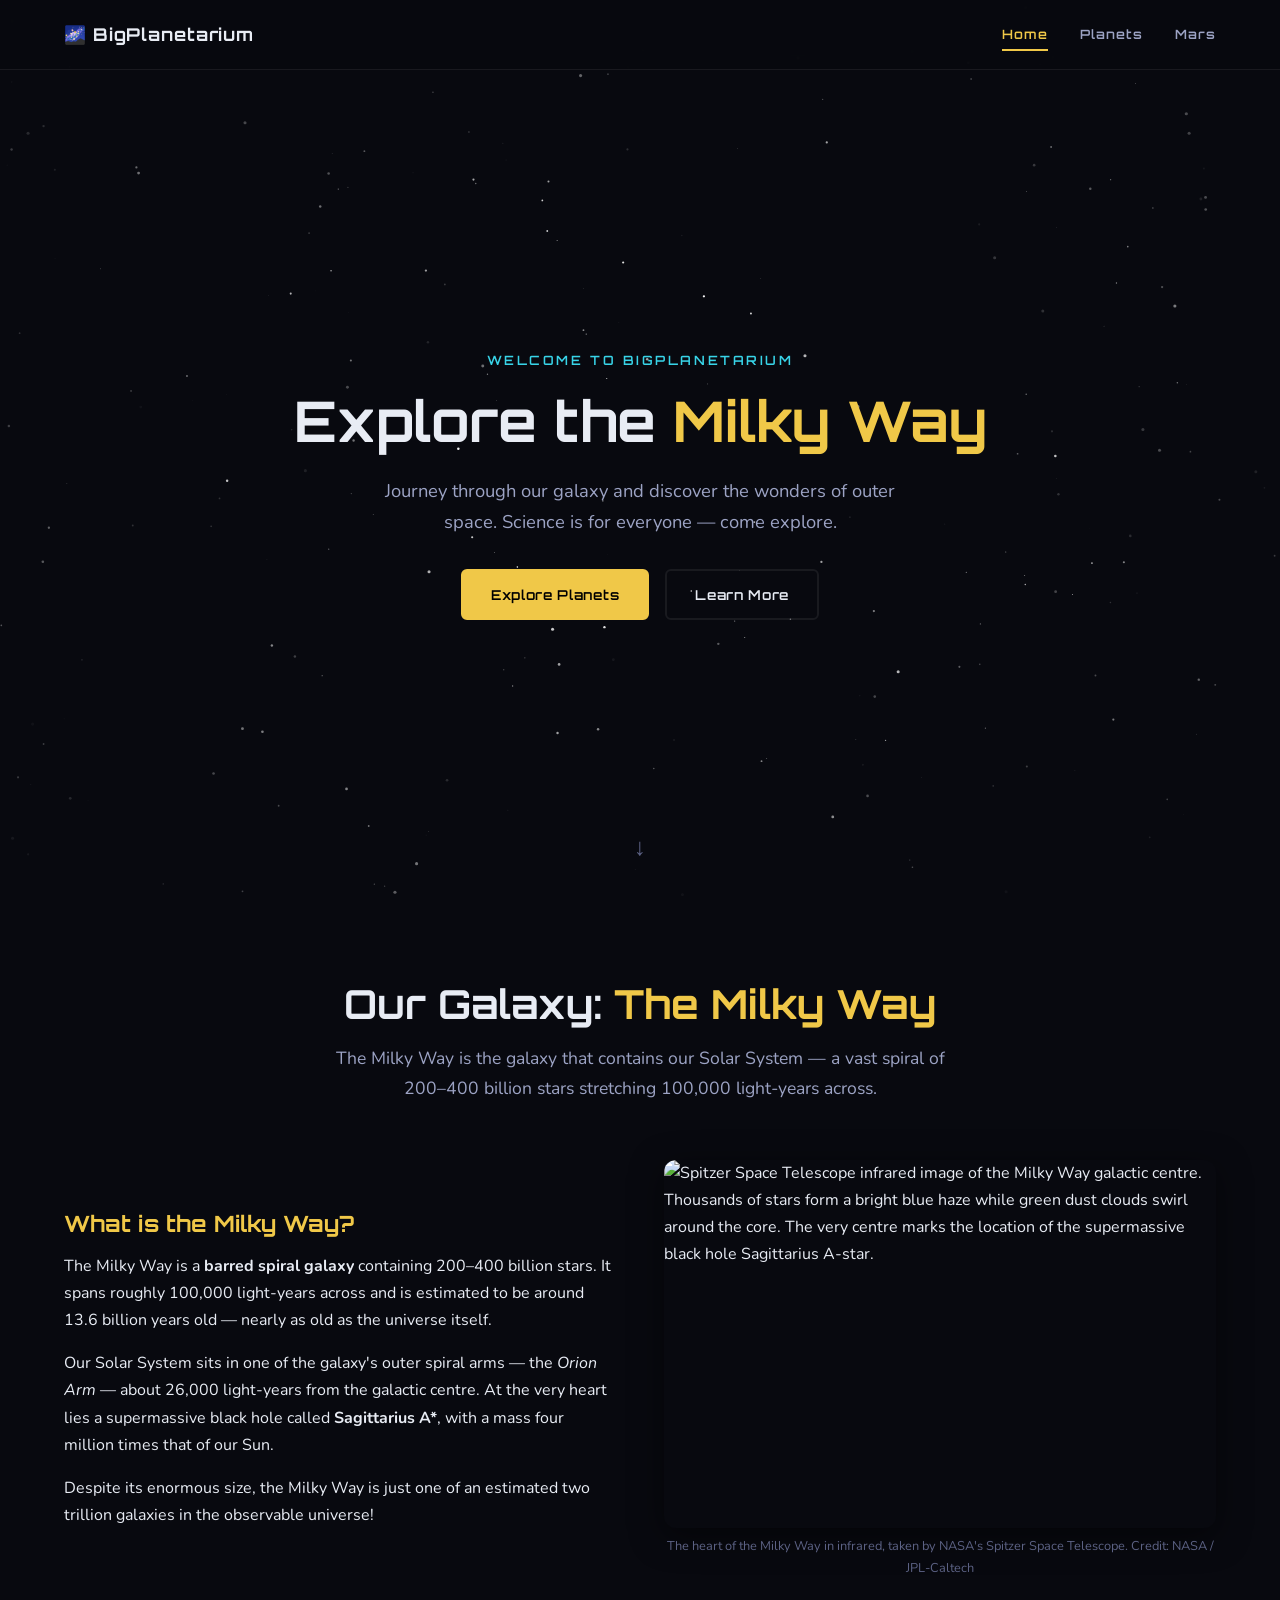
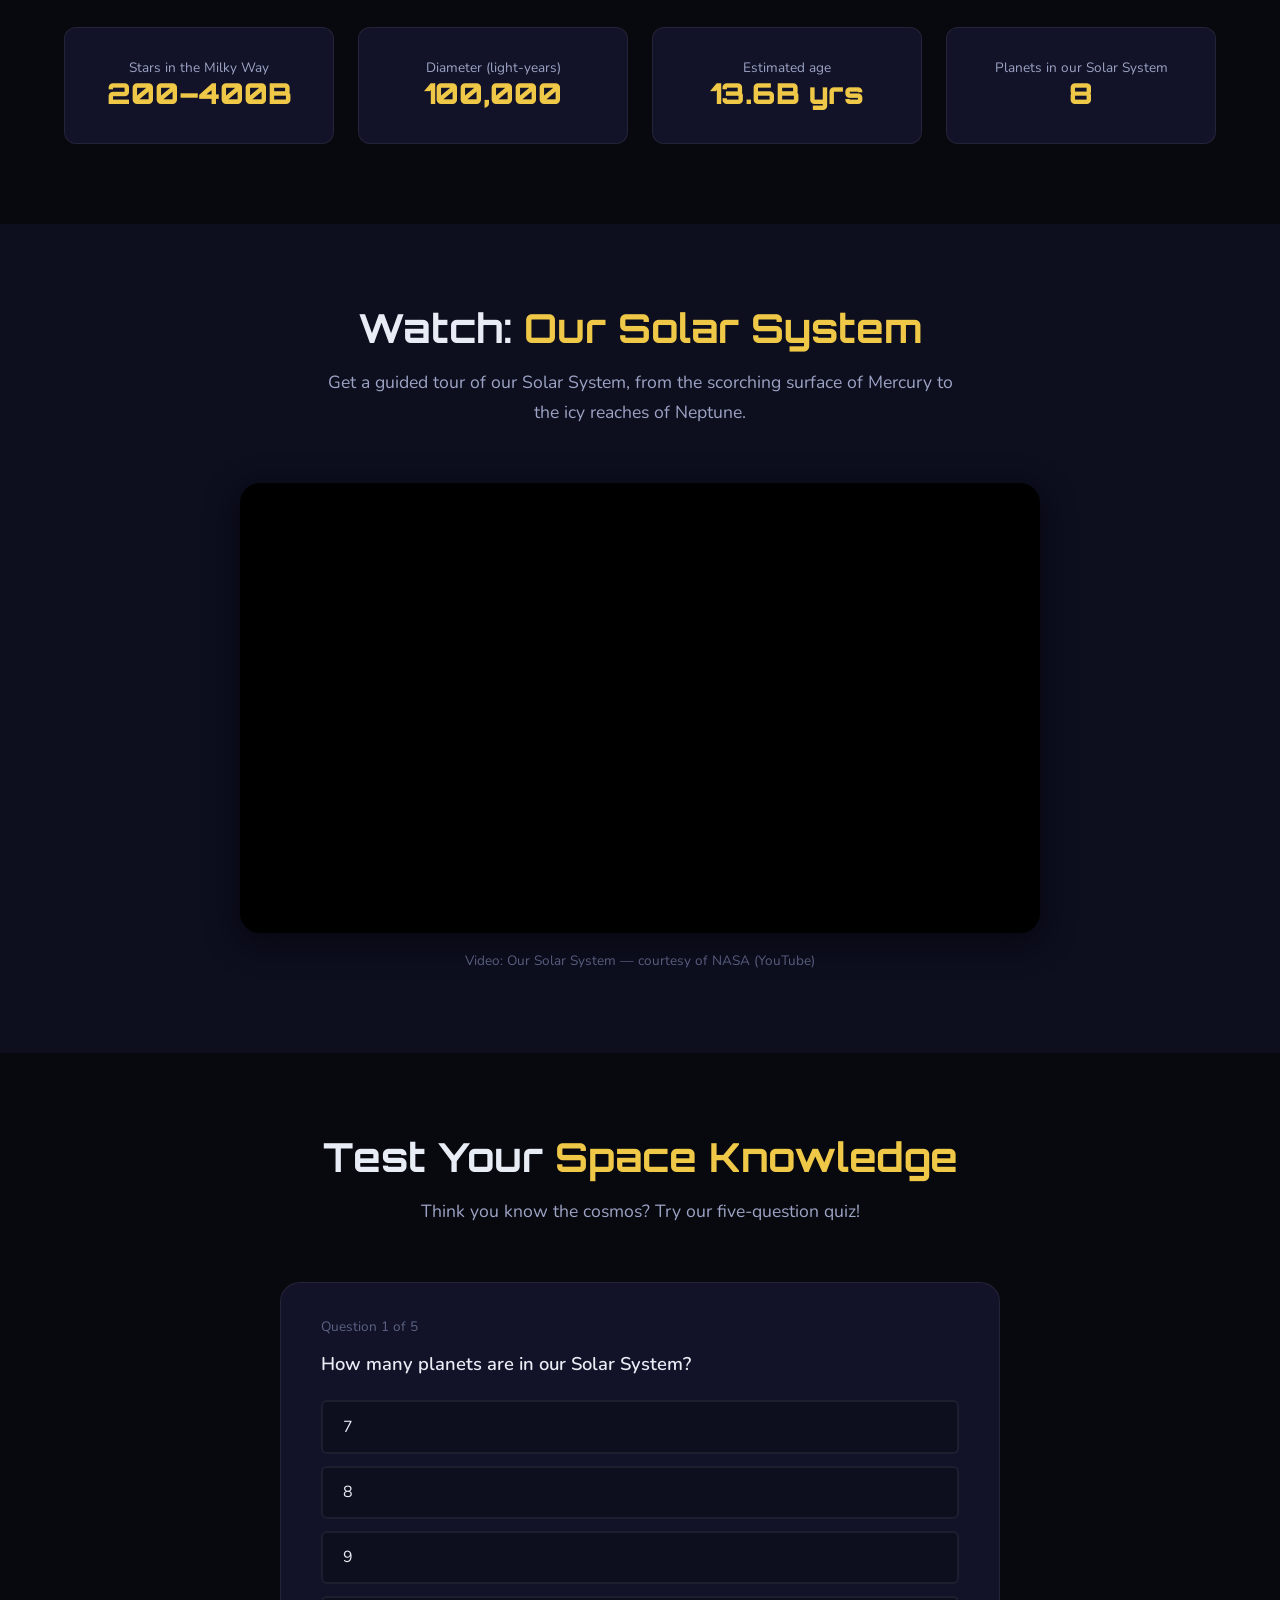
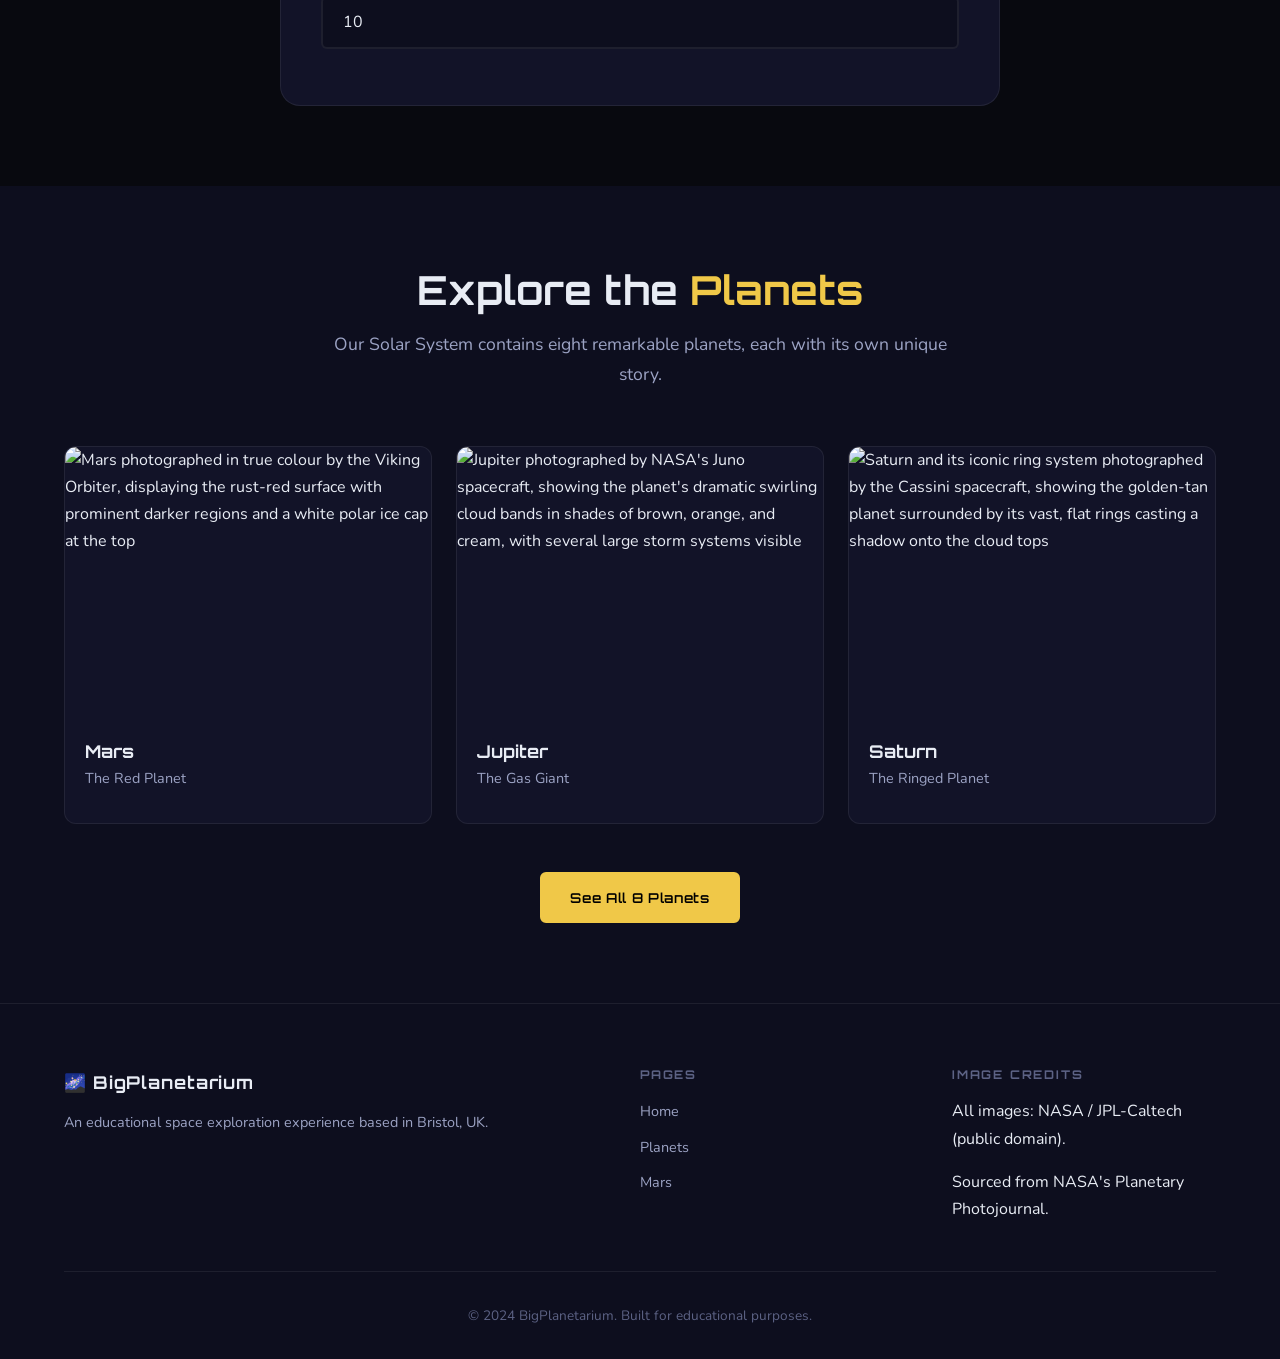
==== index.html @ 02e77f4d "Initial Commit" ====
<!DOCTYPE html>
<html lang="en">
<head>
  <meta charset="UTF-8" />
  <meta name="viewport" content="width=device-width, initial-scale=1.0" />
  <!--
    Page: index.html — BigPlanetarium Landing Page
    All images: NASA JPL Photojournal (photojournal.jpl.nasa.gov) — public domain.
  -->
  <meta name="description" content="BigPlanetarium — Explore the Milky Way and our Solar System. Space education for everyone." />
  <title>BigPlanetarium | Explore the Milky Way</title>
  <link rel="preconnect" href="https://fonts.googleapis.com" />
  <link rel="preconnect" href="https://fonts.gstatic.com" crossorigin />
  <link href="https://fonts.googleapis.com/css2?family=Orbitron:wght@400;600;700;900&family=Nunito:wght@300;400;600;700&display=swap" rel="stylesheet" />
  <link rel="stylesheet" href="css/style.css" />
</head>
<body>

  <a href="#main-content" class="skip-link">Skip to main content</a>

  <header role="banner">
    <nav role="navigation" aria-label="Main navigation">
      <div class="nav-container">
        <a href="index.html" class="nav-logo" aria-label="BigPlanetarium — Home">
          <span aria-hidden="true">🌌</span> BigPlanetarium
        </a>
        <button class="nav-toggle" aria-expanded="false"
          aria-controls="nav-menu" aria-label="Open navigation menu">
          <span class="hamburger-line" aria-hidden="true"></span>
          <span class="hamburger-line" aria-hidden="true"></span>
          <span class="hamburger-line" aria-hidden="true"></span>
        </button>
        <ul id="nav-menu" class="nav-list" role="list">
          <li><a href="index.html"   class="nav-link" aria-current="page">Home</a></li>
          <li><a href="planets.html" class="nav-link">Planets</a></li>
          <li><a href="mars.html"    class="nav-link">Mars</a></li>
        </ul>
      </div>
    </nav>
  </header>

  <main id="main-content" role="main">

    <!-- ===== HERO ===== -->
    <section class="hero" aria-labelledby="hero-heading">
      <canvas id="starfield" aria-hidden="true"></canvas>
      <div class="hero-content">
        <p class="hero-eyebrow">Welcome to BigPlanetarium</p>
        <h1 id="hero-heading">Explore the <span class="text-gold">Milky Way</span></h1>
        <p class="hero-subtitle">
          Journey through our galaxy and discover the wonders of outer space.
          Science is for everyone — come explore.
        </p>
        <div class="hero-actions">
          <a href="planets.html" class="btn btn-primary">Explore Planets</a>
          <a href="#milky-way"   class="btn btn-secondary">Learn More</a>
        </div>
      </div>
      <div class="hero-scroll-indicator" aria-hidden="true">↓</div>
    </section>

    <!-- ===== MILKY WAY OVERVIEW ===== -->
    <section id="milky-way" class="section" aria-labelledby="milky-way-heading">
      <div class="container">

        <header class="section-header reveal">
          <h2 id="milky-way-heading">Our Galaxy: <span class="text-gold">The Milky Way</span></h2>
          <p class="section-intro">
            The Milky Way is the galaxy that contains our Solar System — a vast
            spiral of 200–400 billion stars stretching 100,000 light-years across.
          </p>
        </header>

        <div class="two-col reveal">
          <div class="content-block">
            <h3>What is the Milky Way?</h3>
            <p>
              The Milky Way is a <strong>barred spiral galaxy</strong> containing
              200–400 billion stars. It spans roughly 100,000 light-years across
              and is estimated to be around 13.6 billion years old — nearly as old
              as the universe itself.
            </p>
            <p>
              Our Solar System sits in one of the galaxy's outer spiral arms —
              the <em>Orion Arm</em> — about 26,000 light-years from the galactic
              centre. At the very heart lies a supermassive black hole called
              <strong>Sagittarius A*</strong>, with a mass four million times that
              of our Sun.
            </p>
            <p>
              Despite its enormous size, the Milky Way is just one of an estimated
              two trillion galaxies in the observable universe!
            </p>
          </div>

          <!--
            PIA13932 — Spitzer Space Telescope infrared mosaic of the Milky Way
            galactic centre. Stars and dust clouds glow in shades of blue and green.
            Credit: NASA/JPL-Caltech
          -->
          <figure class="image-block">
            <img
              src="https://picsum.photos/800/533?random=1"
              alt="Spitzer Space Telescope infrared image of the Milky Way galactic centre. Thousands of stars form a bright blue haze while green dust clouds swirl around the core. The very centre marks the location of the supermassive black hole Sagittarius A-star."
              loading="lazy"
              width="800"
              height="533"
            />
            <figcaption>
              The heart of the Milky Way in infrared, taken by NASA's Spitzer Space Telescope.
              Credit: NASA / JPL-Caltech
            </figcaption>
          </figure>
        </div>

        <dl class="stats-grid reveal" aria-label="Milky Way key facts">
          <div class="stat-card">
            <dt class="stat-label">Stars in the Milky Way</dt>
            <dd class="stat-number">200–400B</dd>
          </div>
          <div class="stat-card">
            <dt class="stat-label">Diameter (light-years)</dt>
            <dd class="stat-number">100,000</dd>
          </div>
          <div class="stat-card">
            <dt class="stat-label">Estimated age</dt>
            <dd class="stat-number">13.6B yrs</dd>
          </div>
          <div class="stat-card">
            <dt class="stat-label">Planets in our Solar System</dt>
            <dd class="stat-number">8</dd>
          </div>
        </dl>

      </div>
    </section>

    <!-- ===== VIDEO ===== -->
    <section class="section section-dark" aria-labelledby="video-heading">
      <div class="container">
        <header class="section-header reveal">
          <h2 id="video-heading">Watch: <span class="text-gold">Our Solar System</span></h2>
          <p class="section-intro">
            Get a guided tour of our Solar System, from the scorching surface of
            Mercury to the icy reaches of Neptune.
          </p>
        </header>
        <div class="video-wrapper reveal">
          <iframe
            src="https://www.youtube.com/embed/libKVRa01L8"
            title="NASA: A tour of the planets in our Solar System — educational video"
            allow="accelerometer; autoplay; clipboard-write; encrypted-media; gyroscope; picture-in-picture"
            allowfullscreen
            loading="lazy"
          ></iframe>
        </div>
        <p class="video-caption">Video: Our Solar System — courtesy of NASA (YouTube)</p>
      </div>
    </section>

    <!-- ===== QUIZ ===== -->
    <section class="section" aria-labelledby="quiz-heading">
      <div class="container">
        <header class="section-header reveal">
          <h2 id="quiz-heading">Test Your <span class="text-gold">Space Knowledge</span></h2>
          <p class="section-intro">Think you know the cosmos? Try our five-question quiz!</p>
        </header>
        <div id="quiz-container" class="quiz-container reveal"
          role="region" aria-label="Space knowledge quiz">
          <noscript><p>Please enable JavaScript to take the quiz.</p></noscript>
        </div>
      </div>
    </section>

    <!-- ===== PLANET PREVIEWS ===== -->
    <section class="section section-dark" aria-labelledby="planets-preview-heading">
      <div class="container">

        <header class="section-header reveal">
          <h2 id="planets-preview-heading">Explore the <span class="text-gold">Planets</span></h2>
          <p class="section-intro">
            Our Solar System contains eight remarkable planets, each with its own unique story.
          </p>
        </header>

        <div class="planet-preview-grid reveal">

          <!--
            PIA00407: Mars full disc — Viking Orbiter. Credit: NASA/JPL
          -->
          <a href="mars.html" class="planet-preview-card"
            aria-label="Explore Mars — the Red Planet">
            <img
              src="https://picsum.photos/480/480?random=2"
              alt="Mars photographed in true colour by the Viking Orbiter, displaying the rust-red surface with prominent darker regions and a white polar ice cap at the top"
              loading="lazy"
              width="480"
              height="480"
            />
            <div class="planet-preview-info">
              <h3>Mars</h3>
              <p>The Red Planet</p>
            </div>
          </a>

          <!--
            PIA21974: Jupiter — JunoCam. Credit: NASA/JPL-Caltech/SwRI/MSSS
          -->
          <a href="planets.html" class="planet-preview-card"
            aria-label="Explore Jupiter on the planets page">
            <img
              src="https://picsum.photos/480/480?random=3"
              alt="Jupiter photographed by NASA's Juno spacecraft, showing the planet's dramatic swirling cloud bands in shades of brown, orange, and cream, with several large storm systems visible"
              loading="lazy"
              width="480"
              height="480"
            />
            <div class="planet-preview-info">
              <h3>Jupiter</h3>
              <p>The Gas Giant</p>
            </div>
          </a>

          <!--
            PIA06077: Saturn — Cassini spacecraft. Credit: NASA/JPL-Caltech/Space Science Institute
          -->
          <a href="planets.html" class="planet-preview-card"
            aria-label="Explore Saturn on the planets page">
            <img
              src="https://picsum.photos/480/480?random=4"
              alt="Saturn and its iconic ring system photographed by the Cassini spacecraft, showing the golden-tan planet surrounded by its vast, flat rings casting a shadow onto the cloud tops"
              loading="lazy"
              width="480"
              height="480"
            />
            <div class="planet-preview-info">
              <h3>Saturn</h3>
              <p>The Ringed Planet</p>
            </div>
          </a>

        </div>

        <div class="section-cta reveal">
          <a href="planets.html" class="btn btn-primary">See All 8 Planets</a>
        </div>

      </div>
    </section>

  </main>

  <footer role="contentinfo">
    <div class="container">
      <div class="footer-grid">
        <div class="footer-brand">
          <a href="index.html" class="nav-logo" aria-label="BigPlanetarium — Home">
            <span aria-hidden="true">🌌</span> BigPlanetarium
          </a>
          <p>An educational space exploration experience based in Bristol, UK.</p>
        </div>
        <nav aria-label="Footer navigation">
          <h3 class="footer-heading">Pages</h3>
          <ul role="list">
            <li><a href="index.html">Home</a></li>
            <li><a href="planets.html">Planets</a></li>
            <li><a href="mars.html">Mars</a></li>
          </ul>
        </nav>
        <div>
          <h3 class="footer-heading">Image Credits</h3>
          <p>All images: NASA / JPL-Caltech (public domain).</p>
          <p>Sourced from NASA's Planetary Photojournal.</p>
        </div>
      </div>
      <p class="footer-bottom">© 2024 BigPlanetarium. Built for educational purposes.</p>
    </div>
  </footer>

  <script src="js/main.js"></script>
</body>
</html>
---- css/style.css ----
/* ============================================
   BigPlanetarium - Main Stylesheet
   Accessible, dark space theme
   Fonts: Orbitron (headings) + Nunito (body)
   ============================================ */

/* === Google Fonts Import === */
@import url('https://fonts.googleapis.com/css2?family=Orbitron:wght@400;600;700;900&family=Nunito:wght@300;400;600;700&display=swap');

/* === CSS Custom Properties (Design Tokens) === */
:root {
  --bg-primary:    #08090f;
  --bg-secondary:  #0d0e1e;
  --bg-card:       #121328;
  --bg-card-hover: #181933;

  --text-primary:   #e8ecf4;
  --text-secondary: #9ca3c4;
  --text-muted:     #5c6284;

  --accent-gold:   #f0c848;
  --accent-cyan:   #38d4e8;
  --accent-purple: #9d6fff;

  --border:        rgba(255, 255, 255, 0.07);
  --border-accent: rgba(240, 200, 72, 0.3);

  --shadow-sm:  0 2px 8px rgba(0,0,0,0.4);
  --shadow-md:  0 8px 32px rgba(0,0,0,0.5);
  --shadow-glow: 0 0 30px rgba(240, 200, 72, 0.15);

  --radius-sm: 6px;
  --radius-md: 12px;
  --radius-lg: 20px;

  --transition: 0.25s ease;

  --max-width: 1200px;
  --nav-height: 70px;
}

/* === Reset & Base === */
*, *::before, *::after {
  box-sizing: border-box;
  margin: 0;
  padding: 0;
}

html {
  scroll-behavior: smooth;
  font-size: 16px;
}

/* Respect reduced motion preference — WCAG 2.1 SC 2.3.3 */
@media (prefers-reduced-motion: reduce) {
  html { scroll-behavior: auto; }
  *, *::before, *::after {
    animation-duration: 0.01ms !important;
    animation-iteration-count: 1 !important;
    transition-duration: 0.01ms !important;
  }
}

body {
  font-family: 'Nunito', sans-serif;
  font-size: 1rem;
  line-height: 1.7;
  color: var(--text-primary);
  background-color: var(--bg-primary);
  overflow-x: hidden;
}

/* === Skip Link (Screen reader / keyboard accessibility) === */
.skip-link {
  position: absolute;
  top: -100%;
  left: 1rem;
  z-index: 9999;
  background: var(--accent-gold);
  color: #000;
  padding: 0.75rem 1.5rem;
  border-radius: var(--radius-sm);
  font-weight: 700;
  text-decoration: none;
  transition: top var(--transition);
}
.skip-link:focus {
  top: 1rem;
}

/* === Focus Styles (Keyboard navigation visibility) === */
:focus-visible {
  outline: 3px solid var(--accent-gold);
  outline-offset: 3px;
  border-radius: 2px;
}

/* === Typography === */
h1, h2, h3, h4 {
  font-family: 'Orbitron', sans-serif;
  line-height: 1.2;
  font-weight: 700;
}

h1 { font-size: clamp(2rem, 5vw, 3.5rem); }
h2 { font-size: clamp(1.5rem, 3.5vw, 2.5rem); }
h3 { font-size: clamp(1.1rem, 2vw, 1.4rem); }

p { margin-bottom: 1rem; }
p:last-child { margin-bottom: 0; }

a {
  color: var(--accent-cyan);
  text-decoration: underline;
  text-underline-offset: 3px;
}
a:hover { color: var(--accent-gold); }

img {
  display: block;
  max-width: 100%;
  height: auto;
}

ul { list-style: none; }

/* === Utility Classes === */
.container {
  width: 100%;
  max-width: var(--max-width);
  margin: 0 auto;
  padding: 0 1.5rem;
}

.text-gold   { color: var(--accent-gold); }
.text-cyan   { color: var(--accent-cyan); }
.text-purple { color: var(--accent-purple); }

/* === Buttons === */
.btn {
  display: inline-block;
  padding: 0.75rem 1.75rem;
  border-radius: var(--radius-sm);
  font-family: 'Orbitron', sans-serif;
  font-size: 0.85rem;
  font-weight: 600;
  text-decoration: none;
  cursor: pointer;
  transition: transform var(--transition), box-shadow var(--transition), background var(--transition);
  border: 2px solid transparent;
  letter-spacing: 0.05em;
}
.btn:hover  { transform: translateY(-2px); }
.btn:active { transform: translateY(0); }

.btn-primary {
  background: var(--accent-gold);
  color: #000;
  border-color: var(--accent-gold);
}
.btn-primary:hover {
  background: #ffd84a;
  color: #000;
  box-shadow: 0 0 20px rgba(240, 200, 72, 0.4);
}

.btn-secondary {
  background: transparent;
  color: var(--text-primary);
  border-color: var(--border);
}
.btn-secondary:hover {
  border-color: var(--accent-cyan);
  color: var(--accent-cyan);
}

.btn-small {
  padding: 0.4rem 1rem;
  font-size: 0.75rem;
}

.btn-outline {
  background: transparent;
  color: var(--accent-gold);
  border-color: var(--accent-gold);
}
.btn-outline:hover {
  background: var(--accent-gold);
  color: #000;
}

/* === Navigation === */
header[role="banner"] {
  position: fixed;
  top: 0;
  left: 0;
  right: 0;
  z-index: 1000;
  background: rgba(8, 9, 15, 0.9);
  backdrop-filter: blur(12px);
  -webkit-backdrop-filter: blur(12px);
  border-bottom: 1px solid var(--border);
  height: var(--nav-height);
}

.nav-container {
  display: flex;
  align-items: center;
  justify-content: space-between;
  height: var(--nav-height);
  max-width: var(--max-width);
  margin: 0 auto;
  padding: 0 1.5rem;
}

.nav-logo {
  font-family: 'Orbitron', sans-serif;
  font-weight: 700;
  font-size: 1.1rem;
  color: var(--text-primary);
  text-decoration: none;
  letter-spacing: 0.05em;
}
.nav-logo:hover { color: var(--accent-gold); }

.nav-list {
  display: flex;
  gap: 2rem;
  align-items: center;
}

.nav-link {
  font-family: 'Orbitron', sans-serif;
  font-size: 0.8rem;
  font-weight: 600;
  color: var(--text-secondary);
  text-decoration: none;
  letter-spacing: 0.08em;
  padding: 0.4rem 0;
  border-bottom: 2px solid transparent;
  transition: color var(--transition), border-color var(--transition);
}
.nav-link:hover,
.nav-link.active {
  color: var(--accent-gold);
  border-bottom-color: var(--accent-gold);
}
.nav-link[aria-current="page"] {
  color: var(--accent-gold);
  border-bottom-color: var(--accent-gold);
}

/* Hamburger button (mobile) */
.nav-toggle {
  display: none;
  flex-direction: column;
  gap: 5px;
  background: none;
  border: none;
  cursor: pointer;
  padding: 0.5rem;
  border-radius: var(--radius-sm);
}
.hamburger-line {
  display: block;
  width: 24px;
  height: 2px;
  background: var(--text-primary);
  transition: transform var(--transition), opacity var(--transition);
}

/* Hamburger open state */
.nav-toggle[aria-expanded="true"] .hamburger-line:nth-child(1) {
  transform: translateY(7px) rotate(45deg);
}
.nav-toggle[aria-expanded="true"] .hamburger-line:nth-child(2) {
  opacity: 0;
}
.nav-toggle[aria-expanded="true"] .hamburger-line:nth-child(3) {
  transform: translateY(-7px) rotate(-45deg);
}

/* === Hero Section === */
.hero {
  position: relative;
  min-height: 100vh;
  display: flex;
  align-items: center;
  justify-content: center;
  text-align: center;
  overflow: hidden;
  padding-top: var(--nav-height);
}

/* Starfield canvas sits behind content */
#starfield {
  position: absolute;
  inset: 0;
  width: 100%;
  height: 100%;
  z-index: 0;
}

/* Radial gradient overlay for depth */
.hero::after {
  content: '';
  position: absolute;
  inset: 0;
  background: radial-gradient(ellipse at center, transparent 30%, var(--bg-primary) 100%);
  z-index: 1;
  pointer-events: none;
}

.hero-content {
  position: relative;
  z-index: 2;
  max-width: 780px;
  padding: 2rem 1.5rem;
}

.hero-eyebrow {
  font-family: 'Orbitron', sans-serif;
  font-size: 0.8rem;
  font-weight: 600;
  letter-spacing: 0.2em;
  color: var(--accent-cyan);
  text-transform: uppercase;
  margin-bottom: 1rem;
}

.hero h1 {
  margin-bottom: 1.25rem;
  animation: fadeUp 0.8s ease both;
}

.hero-subtitle {
  font-size: 1.15rem;
  color: var(--text-secondary);
  max-width: 560px;
  margin: 0 auto 2rem;
  animation: fadeUp 0.8s 0.15s ease both;
}

.hero-actions {
  display: flex;
  gap: 1rem;
  justify-content: center;
  flex-wrap: wrap;
  animation: fadeUp 0.8s 0.3s ease both;
}

.hero-scroll-indicator {
  position: absolute;
  bottom: 2rem;
  left: 50%;
  transform: translateX(-50%);
  z-index: 2;
  animation: bounce 2s infinite;
  font-size: 1.5rem;
  color: var(--text-muted);
}

/* === Sections === */
.section {
  padding: 5rem 0;
}
.section-dark {
  background: var(--bg-secondary);
}

.section-header {
  text-align: center;
  margin-bottom: 3.5rem;
}

.section-header h2 {
  margin-bottom: 1rem;
}

.section-intro {
  font-size: 1.1rem;
  color: var(--text-secondary);
  max-width: 640px;
  margin: 0 auto;
}

.section-cta {
  text-align: center;
  margin-top: 3rem;
}

/* === Two-column layout === */
.two-col {
  display: grid;
  grid-template-columns: 1fr 1fr;
  gap: 3rem;
  align-items: center;
  margin-bottom: 3rem;
}

.content-block h3 {
  margin-bottom: 1rem;
  color: var(--accent-gold);
}

.image-block img {
  border-radius: var(--radius-md);
  box-shadow: var(--shadow-md);
  width: 100%;
  object-fit: cover;
  aspect-ratio: 3/2;
}

.image-block figcaption {
  font-size: 0.8rem;
  color: var(--text-muted);
  margin-top: 0.5rem;
  text-align: center;
}

/* === Stats Grid === */
.stats-grid {
  display: grid;
  grid-template-columns: repeat(4, 1fr);
  gap: 1.5rem;
}

.stat-card {
  background: var(--bg-card);
  border: 1px solid var(--border);
  border-radius: var(--radius-md);
  padding: 1.75rem 1.25rem;
  text-align: center;
  transition: border-color var(--transition), box-shadow var(--transition);
}
.stat-card:hover {
  border-color: var(--border-accent);
  box-shadow: var(--shadow-glow);
}

.stat-number {
  font-family: 'Orbitron', sans-serif;
  font-size: clamp(1.3rem, 3vw, 1.8rem);
  font-weight: 900;
  color: var(--accent-gold);
  margin-bottom: 0.4rem;
  line-height: 1;
}

.stat-label {
  font-size: 0.85rem;
  color: var(--text-secondary);
  margin: 0;
}

/* === Video Embed === */
.video-wrapper {
  position: relative;
  max-width: 800px;
  margin: 0 auto;
  border-radius: var(--radius-lg);
  overflow: hidden;
  box-shadow: var(--shadow-md);
  aspect-ratio: 16 / 9;
  background: #000;
}

.video-wrapper iframe {
  position: absolute;
  inset: 0;
  width: 100%;
  height: 100%;
  border: 0;
}

.video-caption {
  text-align: center;
  color: var(--text-muted);
  font-size: 0.85rem;
  margin-top: 1rem;
}

/* === Planet Preview Cards === */
.planet-preview-grid {
  display: grid;
  grid-template-columns: repeat(3, 1fr);
  gap: 1.5rem;
}

.planet-preview-card {
  display: block;
  border-radius: var(--radius-md);
  overflow: hidden;
  background: var(--bg-card);
  border: 1px solid var(--border);
  text-decoration: none;
  color: inherit;
  transition: transform var(--transition), border-color var(--transition), box-shadow var(--transition);
}
.planet-preview-card:hover {
  transform: translateY(-4px);
  border-color: var(--border-accent);
  box-shadow: var(--shadow-glow);
}

.planet-preview-card img {
  width: 100%;
  aspect-ratio: 4/3;
  object-fit: cover;
}

.planet-preview-info {
  padding: 1.25rem;
}
.planet-preview-info h3 {
  color: var(--text-primary);
  margin-bottom: 0.25rem;
  font-size: 1.1rem;
}
.planet-preview-info p {
  color: var(--text-secondary);
  font-size: 0.9rem;
  margin-bottom: 0.75rem;
}

/* === Quiz === */
.quiz-container {
  max-width: 720px;
  margin: 0 auto;
  background: var(--bg-card);
  border: 1px solid var(--border);
  border-radius: var(--radius-lg);
  padding: 2rem 2.5rem;
}

.quiz-question {
  font-size: 1.15rem;
  font-weight: 600;
  margin-bottom: 1.5rem;
  line-height: 1.4;
}

.quiz-options {
  display: grid;
  gap: 0.75rem;
  margin-bottom: 1.5rem;
}

.quiz-option {
  background: var(--bg-secondary);
  border: 2px solid var(--border);
  border-radius: var(--radius-sm);
  padding: 0.85rem 1.25rem;
  cursor: pointer;
  text-align: left;
  font-family: 'Nunito', sans-serif;
  font-size: 1rem;
  color: var(--text-primary);
  transition: border-color var(--transition), background var(--transition);
  width: 100%;
}
.quiz-option:hover:not(:disabled) {
  border-color: var(--accent-cyan);
  background: rgba(56, 212, 232, 0.05);
}
.quiz-option.correct {
  border-color: #4ade80;
  background: rgba(74, 222, 128, 0.1);
  color: #4ade80;
}
.quiz-option.incorrect {
  border-color: #f87171;
  background: rgba(248, 113, 113, 0.1);
  color: #f87171;
}

.quiz-feedback {
  padding: 0.75rem 1rem;
  border-radius: var(--radius-sm);
  font-weight: 600;
  margin-bottom: 1rem;
}
.quiz-feedback.correct { background: rgba(74, 222, 128, 0.1); color: #4ade80; }
.quiz-feedback.incorrect { background: rgba(248, 113, 113, 0.1); color: #f87171; }

.quiz-progress {
  font-size: 0.85rem;
  color: var(--text-muted);
  margin-bottom: 0.75rem;
}

.quiz-score-display {
  text-align: center;
  padding: 1rem 0;
}
.quiz-score-display .score-number {
  font-family: 'Orbitron', sans-serif;
  font-size: 3rem;
  color: var(--accent-gold);
  display: block;
  margin-bottom: 0.5rem;
}

/* === Planet Grid (planets.html) === */
.planets-grid {
  display: grid;
  grid-template-columns: repeat(auto-fill, minmax(280px, 1fr));
  gap: 1.5rem;
}

.planet-card {
  background: var(--bg-card);
  border: 1px solid var(--border);
  border-radius: var(--radius-md);
  overflow: hidden;
  transition: transform var(--transition), border-color var(--transition), box-shadow var(--transition);
}
.planet-card:hover {
  transform: translateY(-4px);
  border-color: var(--border-accent);
  box-shadow: var(--shadow-glow);
}

.planet-card-img {
  width: 100%;
  aspect-ratio: 4/3;
  object-fit: cover;
}

.planet-card-body {
  padding: 1.25rem;
}
.planet-card-body h3 {
  color: var(--accent-gold);
  margin-bottom: 0.25rem;
}
.planet-type {
  font-size: 0.8rem;
  color: var(--accent-cyan);
  font-family: 'Orbitron', sans-serif;
  letter-spacing: 0.05em;
  margin-bottom: 0.75rem;
}
.planet-card-body p {
  font-size: 0.9rem;
  color: var(--text-secondary);
}
.planet-card-link {
  display: inline-block;
  margin-top: 0.75rem;
  font-size: 0.85rem;
  color: var(--accent-cyan);
  font-weight: 600;
  text-decoration: none;
}
.planet-card-link:hover { color: var(--accent-gold); }

/* === Tab Interface (mars.html) === */
.tabs {
  margin: 2rem 0;
}

.tab-list {
  display: flex;
  gap: 0.25rem;
  border-bottom: 2px solid var(--border);
  margin-bottom: 2rem;
  overflow-x: auto;
}

.tab-btn {
  background: none;
  border: none;
  border-bottom: 2px solid transparent;
  margin-bottom: -2px;
  padding: 0.75rem 1.5rem;
  cursor: pointer;
  font-family: 'Orbitron', sans-serif;
  font-size: 0.8rem;
  font-weight: 600;
  letter-spacing: 0.05em;
  color: var(--text-secondary);
  transition: color var(--transition), border-color var(--transition);
  white-space: nowrap;
}
.tab-btn:hover {
  color: var(--accent-gold);
}
.tab-btn[aria-selected="true"] {
  color: var(--accent-gold);
  border-bottom-color: var(--accent-gold);
}

.tab-panel { display: none; }
.tab-panel.active { display: block; }

/* === Image Gallery === */
.gallery {
  display: grid;
  grid-template-columns: repeat(3, 1fr);
  gap: 1rem;
}

.gallery-item {
  border-radius: var(--radius-sm);
  overflow: hidden;
  cursor: pointer;
  position: relative;
}
.gallery-item img {
  width: 100%;
  aspect-ratio: 1;
  object-fit: cover;
  transition: transform var(--transition);
}
.gallery-item:hover img { transform: scale(1.05); }
.gallery-item figcaption {
  position: absolute;
  bottom: 0;
  left: 0;
  right: 0;
  background: linear-gradient(transparent, rgba(0,0,0,0.8));
  padding: 2rem 0.75rem 0.75rem;
  font-size: 0.8rem;
  color: var(--text-primary);
  opacity: 0;
  transition: opacity var(--transition);
}
.gallery-item:hover figcaption,
.gallery-item:focus-within figcaption { opacity: 1; }

/* Lightbox */
.lightbox {
  position: fixed;
  inset: 0;
  background: rgba(0,0,0,0.92);
  z-index: 9000;
  display: flex;
  align-items: center;
  justify-content: center;
  padding: 1rem;
  opacity: 0;
  pointer-events: none;
  transition: opacity var(--transition);
}
.lightbox.open {
  opacity: 1;
  pointer-events: all;
}
.lightbox img {
  max-width: 90vw;
  max-height: 80vh;
  border-radius: var(--radius-sm);
  object-fit: contain;
}
.lightbox-close {
  position: absolute;
  top: 1.5rem;
  right: 1.5rem;
  background: none;
  border: 2px solid var(--text-secondary);
  border-radius: 50%;
  width: 44px;
  height: 44px;
  cursor: pointer;
  color: var(--text-primary);
  font-size: 1.2rem;
  display: flex;
  align-items: center;
  justify-content: center;
}
.lightbox-close:hover { border-color: var(--accent-gold); color: var(--accent-gold); }

/* === Mars Hero === */
.page-hero {
  padding-top: var(--nav-height);
  min-height: 60vh;
  display: flex;
  align-items: flex-end;
  position: relative;
  overflow: hidden;
}
.page-hero-img {
  position: absolute;
  inset: 0;
  width: 100%;
  height: 100%;
  object-fit: cover;
  z-index: 0;
}
.page-hero-overlay {
  position: absolute;
  inset: 0;
  background: linear-gradient(to top, var(--bg-primary) 0%, rgba(8,9,15,0.4) 60%, transparent 100%);
  z-index: 1;
}
.page-hero-content {
  position: relative;
  z-index: 2;
  padding: 3rem 1.5rem;
  max-width: var(--max-width);
  margin: 0 auto;
  width: 100%;
}
.page-hero-content h1 { margin-bottom: 0.5rem; }
.page-hero-content .hero-eyebrow { margin-bottom: 0.5rem; }

/* === Info Grid (Mars facts) === */
.info-grid {
  display: grid;
  grid-template-columns: repeat(2, 1fr);
  gap: 1rem;
}

.info-card {
  background: var(--bg-card);
  border: 1px solid var(--border);
  border-radius: var(--radius-sm);
  padding: 1.25rem;
}
.info-card .label {
  font-size: 0.75rem;
  font-family: 'Orbitron', sans-serif;
  letter-spacing: 0.1em;
  color: var(--text-muted);
  text-transform: uppercase;
  margin-bottom: 0.4rem;
}
.info-card .value {
  font-weight: 700;
  color: var(--accent-gold);
  font-size: 1.05rem;
  margin: 0;
}

/* === Fun facts list === */
.facts-list {
  display: grid;
  gap: 1rem;
}
.fact-item {
  display: flex;
  gap: 1rem;
  align-items: flex-start;
  background: var(--bg-card);
  border: 1px solid var(--border);
  border-radius: var(--radius-sm);
  padding: 1.25rem;
}
.fact-icon {
  font-size: 1.5rem;
  flex-shrink: 0;
  line-height: 1;
}
.fact-item h4 {
  font-size: 0.95rem;
  margin-bottom: 0.25rem;
  color: var(--accent-cyan);
}
.fact-item p {
  font-size: 0.9rem;
  color: var(--text-secondary);
  margin: 0;
}

/* === Footer === */
footer[role="contentinfo"] {
  background: var(--bg-secondary);
  border-top: 1px solid var(--border);
  padding: 4rem 0 2rem;
}

.footer-grid {
  display: grid;
  grid-template-columns: 2fr 1fr 1fr;
  gap: 3rem;
  margin-bottom: 3rem;
}

.footer-brand p {
  color: var(--text-secondary);
  font-size: 0.9rem;
  margin-top: 0.75rem;
}

.footer-heading {
  font-size: 0.75rem;
  font-family: 'Orbitron', sans-serif;
  letter-spacing: 0.15em;
  color: var(--text-muted);
  text-transform: uppercase;
  margin-bottom: 1rem;
}

footer nav ul { display: grid; gap: 0.5rem; }
footer nav a {
  color: var(--text-secondary);
  text-decoration: none;
  font-size: 0.9rem;
  transition: color var(--transition);
}
footer nav a:hover { color: var(--accent-gold); }

.footer-credits p {
  color: var(--text-secondary);
  font-size: 0.85rem;
}

.footer-bottom {
  border-top: 1px solid var(--border);
  padding-top: 2rem;
  text-align: center;
  color: var(--text-muted);
  font-size: 0.85rem;
  margin: 0;
}

/* === Animations === */
@keyframes fadeUp {
  from { opacity: 0; transform: translateY(20px); }
  to   { opacity: 1; transform: translateY(0); }
}

@keyframes bounce {
  0%, 100% { transform: translateX(-50%) translateY(0); }
  50%       { transform: translateX(-50%) translateY(-8px); }
}

@keyframes fadeIn {
  from { opacity: 0; }
  to   { opacity: 1; }
}

/* Observer-based fade-in for sections */
.reveal {
  opacity: 0;
  transform: translateY(24px);
  transition: opacity 0.6s ease, transform 0.6s ease;
}
.reveal.visible {
  opacity: 1;
  transform: none;
}

/* === Responsive Design === */

/* Tablet */
@media (max-width: 900px) {
  .two-col          { grid-template-columns: 1fr; }
  .stats-grid       { grid-template-columns: repeat(2, 1fr); }
  .planet-preview-grid { grid-template-columns: repeat(2, 1fr); }
  .gallery          { grid-template-columns: repeat(2, 1fr); }
  .footer-grid      { grid-template-columns: 1fr 1fr; }
  .info-grid        { grid-template-columns: 1fr; }
  .footer-grid > :first-child { grid-column: 1 / -1; }
}

/* Mobile */
@media (max-width: 600px) {
  .nav-toggle { display: flex; }

  .nav-list {
    position: fixed;
    top: var(--nav-height);
    left: 0;
    right: 0;
    background: var(--bg-secondary);
    flex-direction: column;
    padding: 1.5rem;
    gap: 1rem;
    border-bottom: 1px solid var(--border);
    transform: translateY(-110%);
    transition: transform var(--transition);
  }
  .nav-list.open { transform: translateY(0); }

  .stats-grid          { grid-template-columns: 1fr 1fr; }
  .planet-preview-grid { grid-template-columns: 1fr; }
  .planets-grid        { grid-template-columns: 1fr; }
  .gallery             { grid-template-columns: 1fr 1fr; }
  .footer-grid         { grid-template-columns: 1fr; gap: 2rem; }
  .tab-list            { gap: 0; }
  .tab-btn             { padding: 0.6rem 0.9rem; font-size: 0.7rem; }
  .quiz-container      { padding: 1.5rem; }
  .hero-actions        { flex-direction: column; align-items: center; }
}

/* High-contrast mode support */
@media (forced-colors: active) {
  .btn-primary { forced-color-adjust: none; }
  .nav-link[aria-current="page"] { text-decoration: underline; }
}
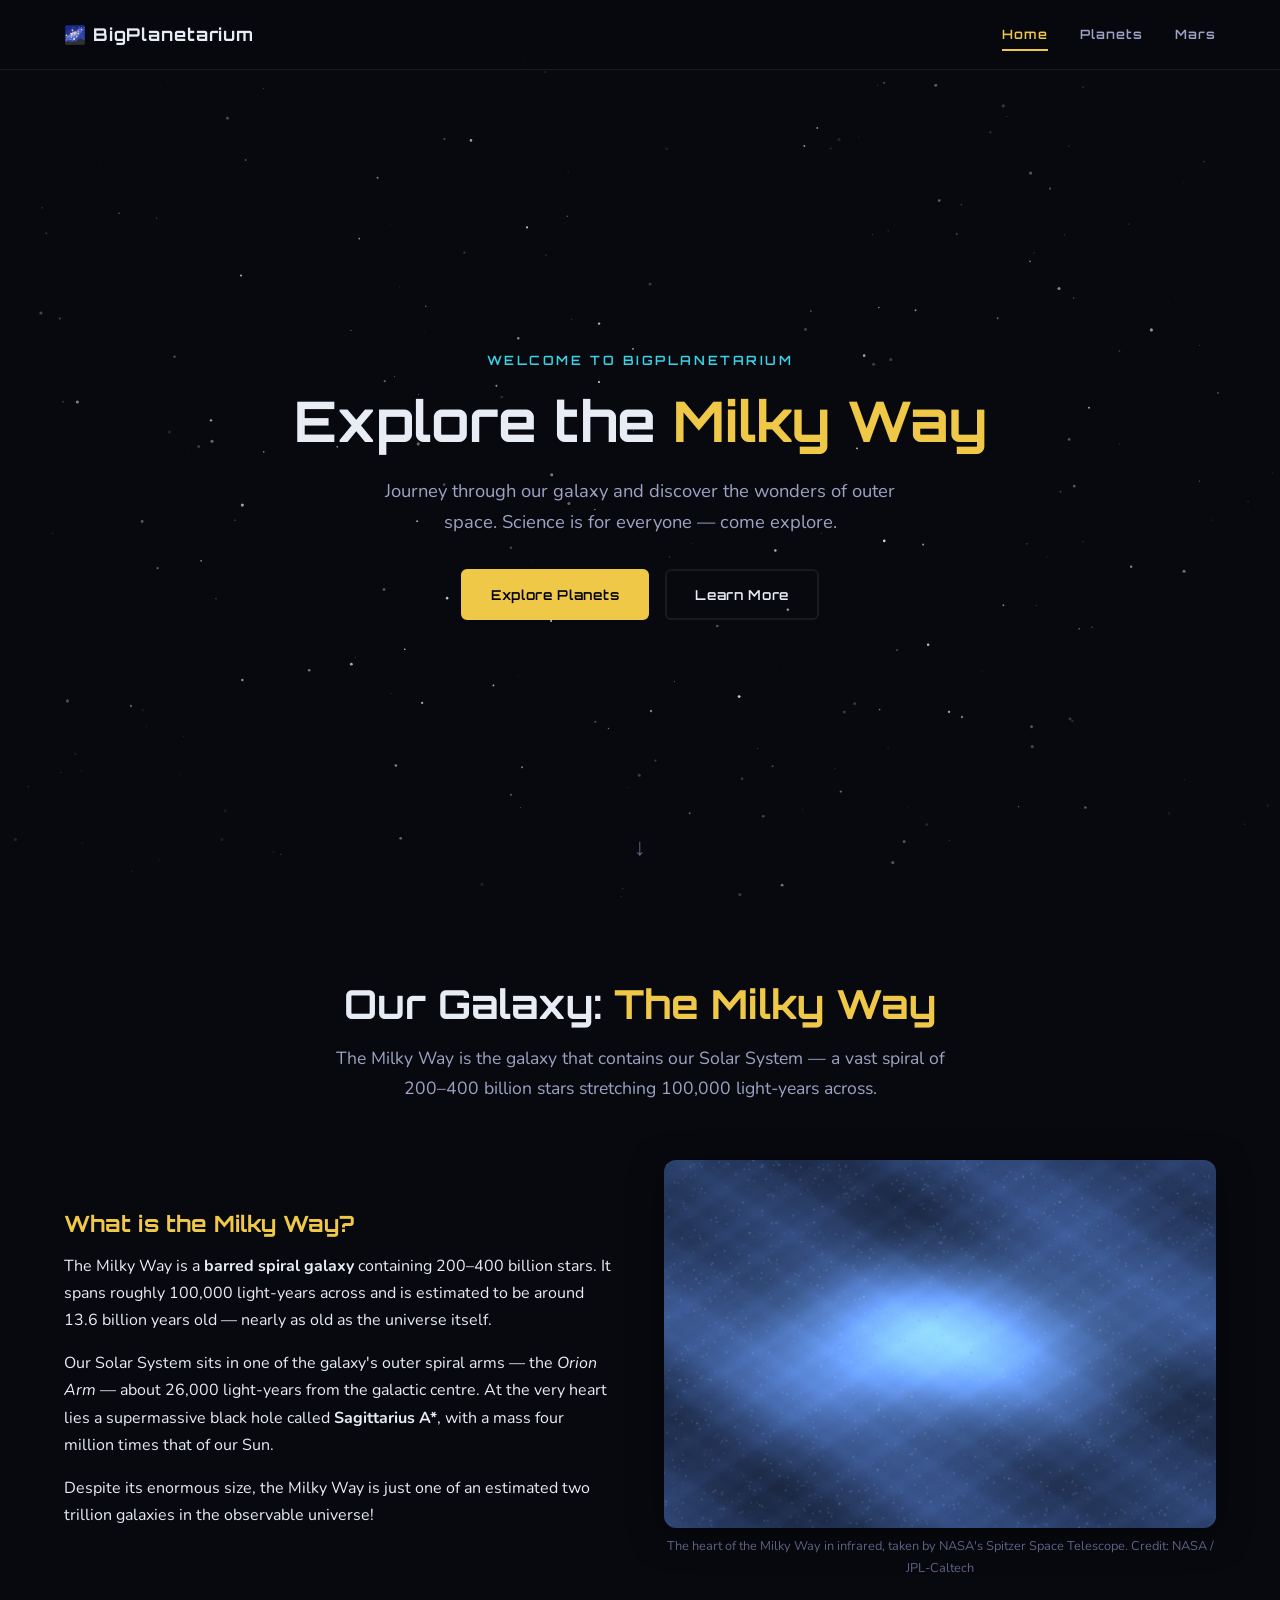
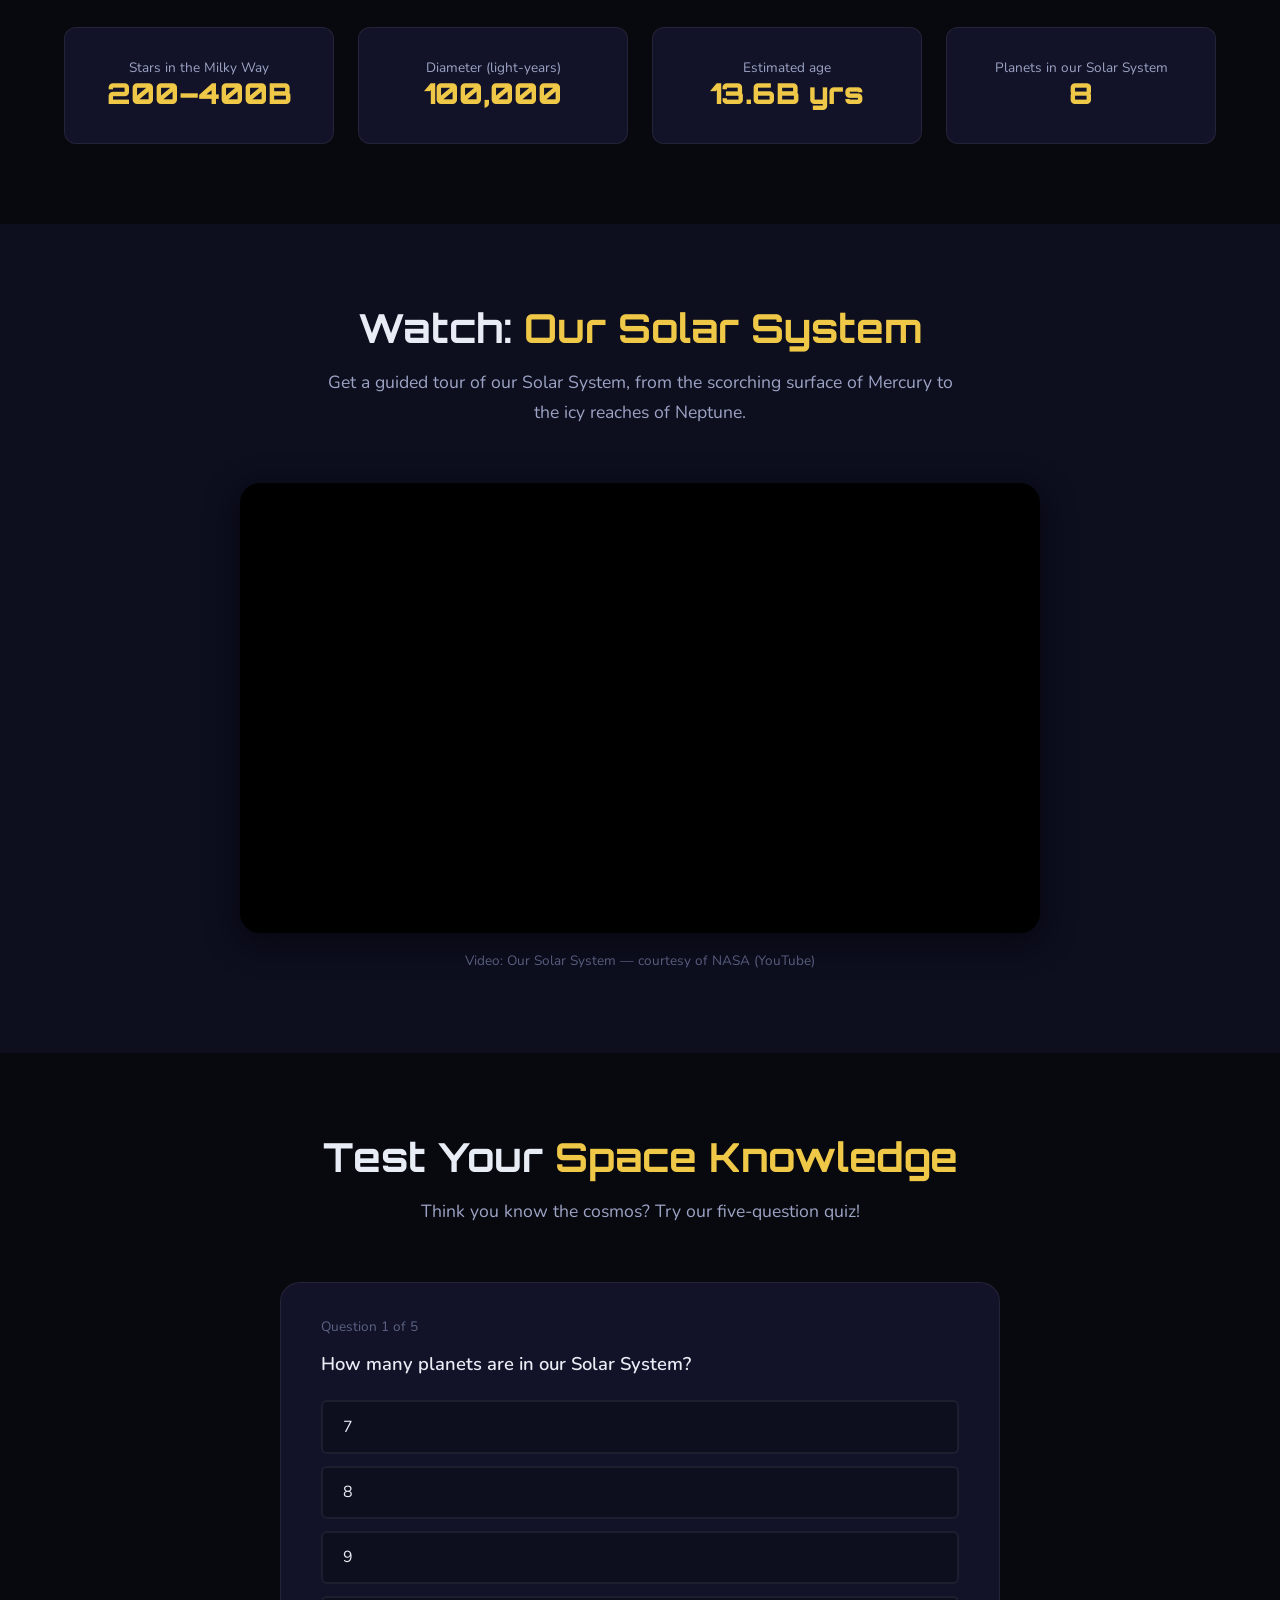
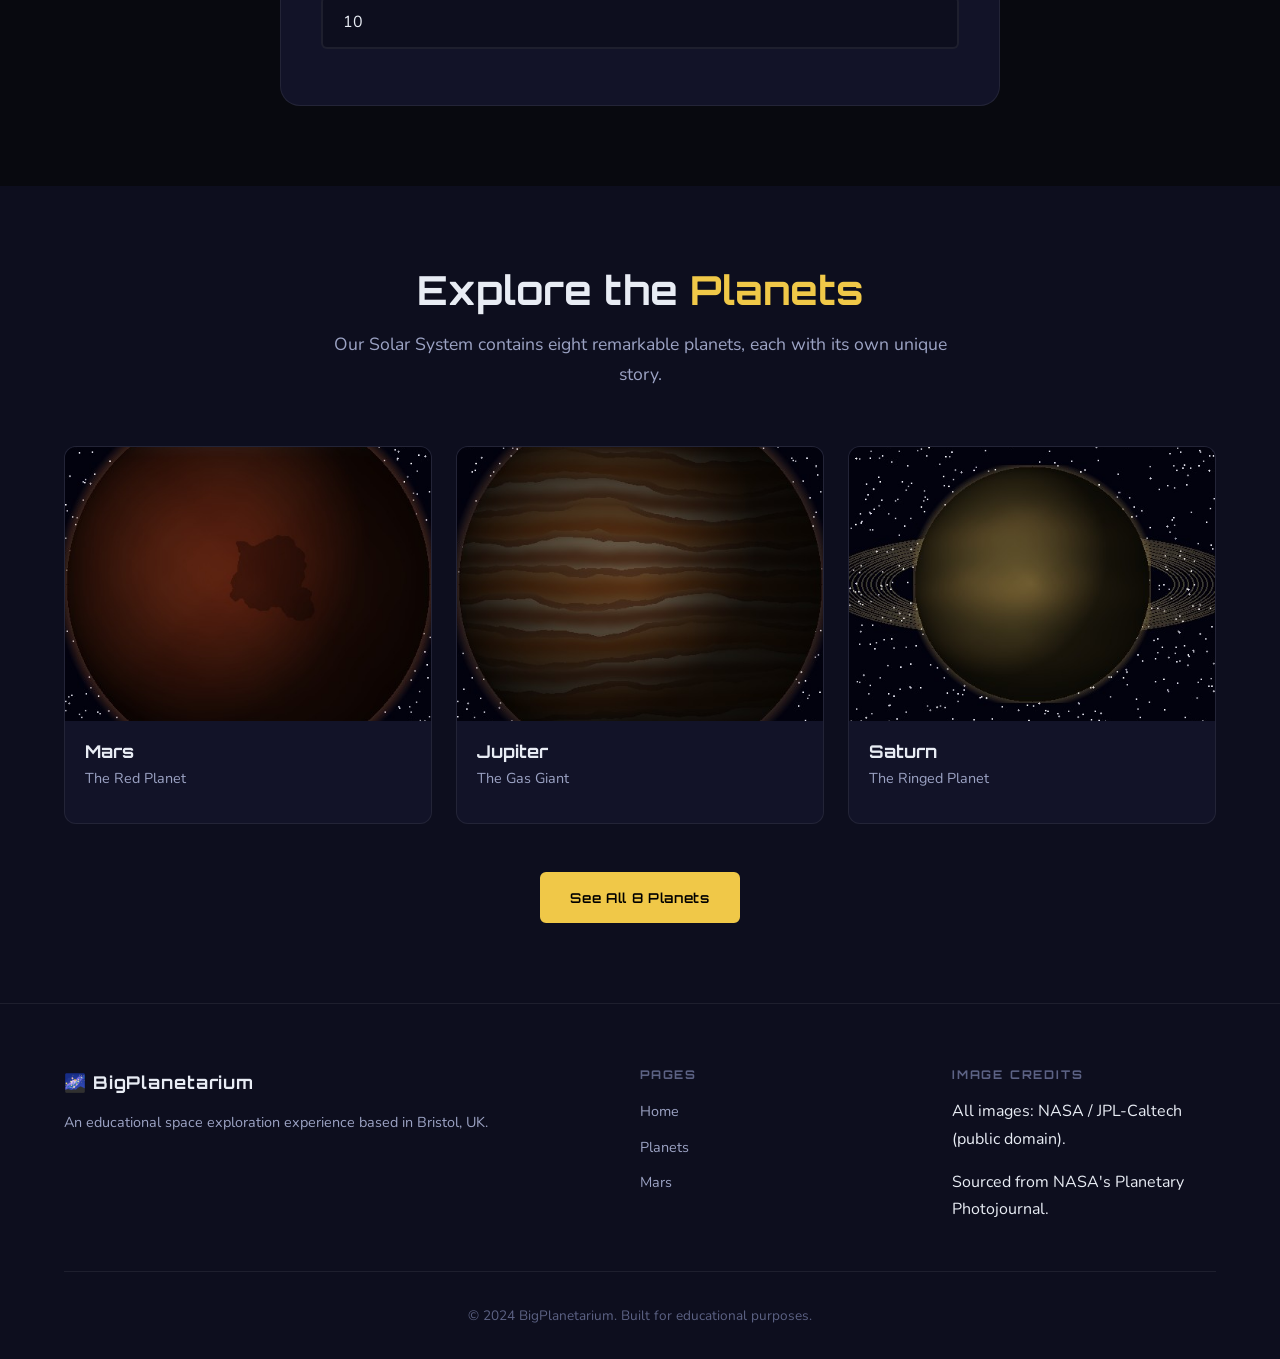
==== commit ad754523: "Update index.html" ====
--- a/index.html
+++ b/index.html
@@ -100,7 +100,7 @@
           -->
           <figure class="image-block">
             <img
-              src="https://picsum.photos/800/533?random=1"
+              src="assets/images/milky-way-center.jpg"
               alt="Spitzer Space Telescope infrared image of the Milky Way galactic centre. Thousands of stars form a bright blue haze while green dust clouds swirl around the core. The very centre marks the location of the supermassive black hole Sagittarius A-star."
               loading="lazy"
               width="800"
@@ -191,7 +191,7 @@
           <a href="mars.html" class="planet-preview-card"
             aria-label="Explore Mars — the Red Planet">
             <img
-              src="https://picsum.photos/480/480?random=2"
+              src="assets/images/mars-globe.jpg"
               alt="Mars photographed in true colour by the Viking Orbiter, displaying the rust-red surface with prominent darker regions and a white polar ice cap at the top"
               loading="lazy"
               width="480"
@@ -209,7 +209,7 @@
           <a href="planets.html" class="planet-preview-card"
             aria-label="Explore Jupiter on the planets page">
             <img
-              src="https://picsum.photos/480/480?random=3"
+              src="assets/images/jupiter-juno.jpg"
               alt="Jupiter photographed by NASA's Juno spacecraft, showing the planet's dramatic swirling cloud bands in shades of brown, orange, and cream, with several large storm systems visible"
               loading="lazy"
               width="480"
@@ -227,7 +227,7 @@
           <a href="planets.html" class="planet-preview-card"
             aria-label="Explore Saturn on the planets page">
             <img
-              src="https://picsum.photos/480/480?random=4"
+              src="assets/images/saturn-cassini.jpg"
               alt="Saturn and its iconic ring system photographed by the Cassini spacecraft, showing the golden-tan planet surrounded by its vast, flat rings casting a shadow onto the cloud tops"
               loading="lazy"
               width="480"
